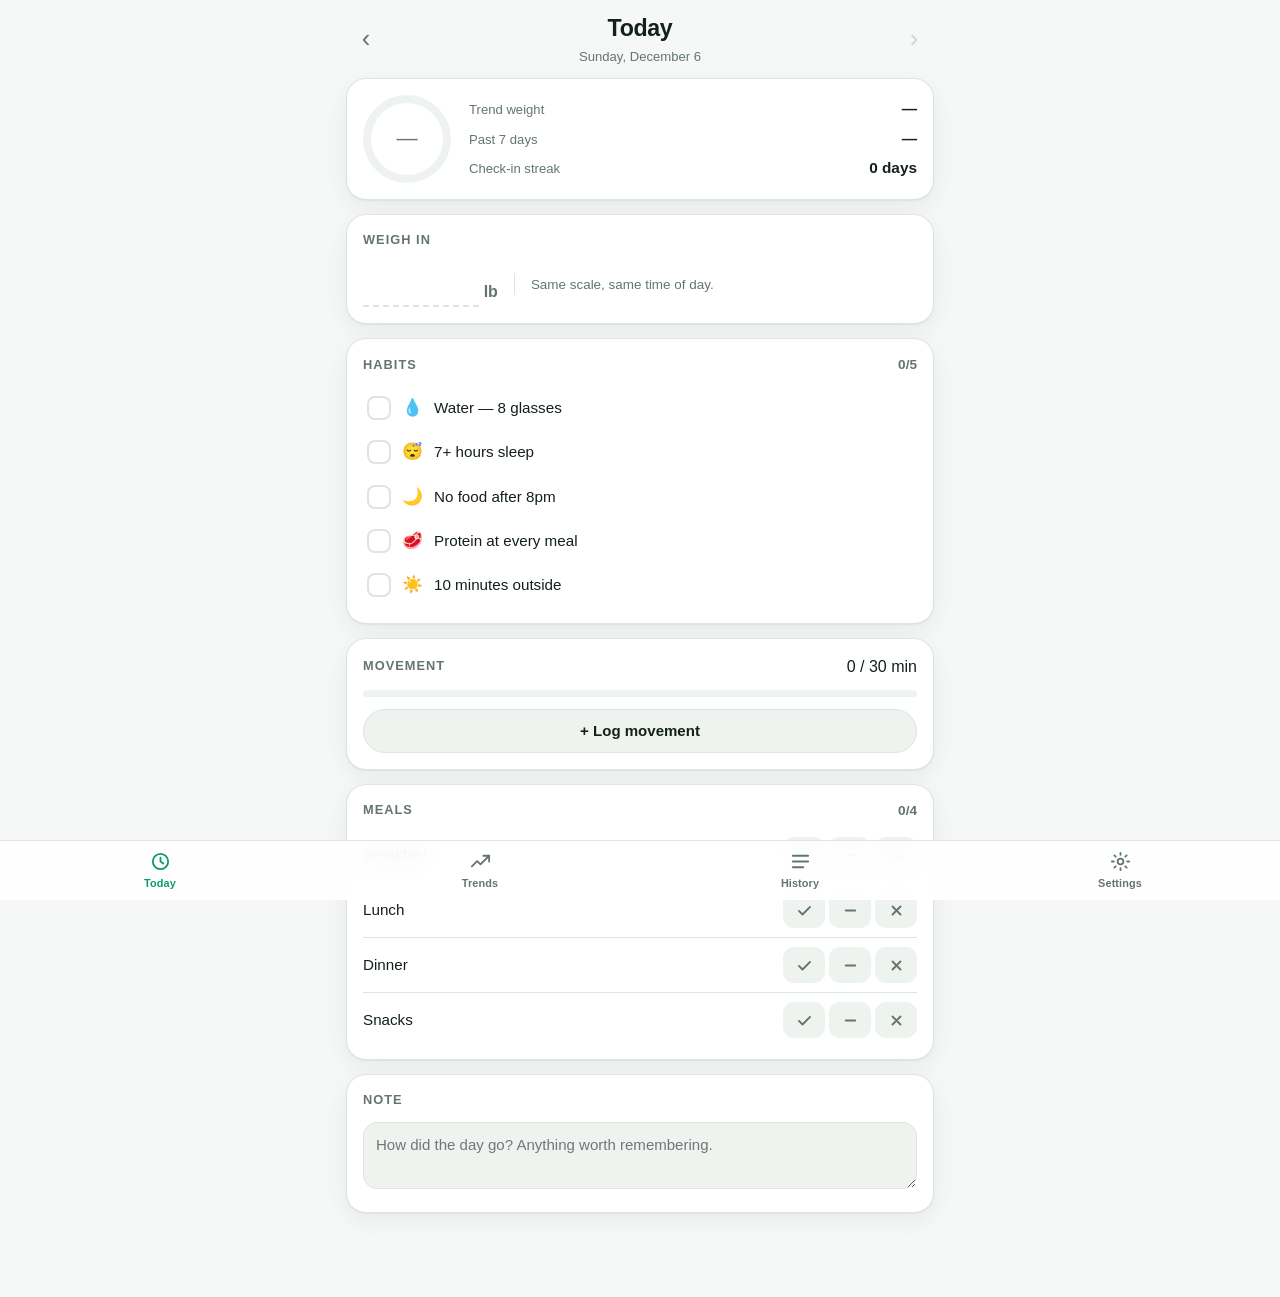
==== index.html @ 0718b12e "deploy 2026-07-26 02:07:23" ====
<!doctype html>
<html lang="en">
  <head>
    <meta charset="UTF-8" />
    <meta name="viewport" content="width=device-width, initial-scale=1.0, viewport-fit=cover" />
    <meta name="theme-color" content="#0e1512" />
    <link rel="apple-touch-icon" href="/apple-touch-icon.png" />
    <meta name="apple-mobile-web-app-capable" content="yes" />
    <meta name="apple-mobile-web-app-status-bar-style" content="black-translucent" />
    <meta name="apple-mobile-web-app-title" content="Self" />
    <title>Self — daily health check-in</title>
    <meta
      name="description"
      content="Thirty seconds a day: weigh in, tick your habits, log movement and meals. Watch the trend line, not the scale."
    />
    <link rel="icon" href="data:image/svg+xml,%3Csvg xmlns='http://www.w3.org/2000/svg' viewBox='0 0 100 100'%3E%3Ctext y='.9em' font-size='90'%3E%F0%9F%8C%B1%3C/text%3E%3C/svg%3E" />
    <script type="module" crossorigin src="/assets/index-18u0qeiB.js"></script>
    <link rel="stylesheet" crossorigin href="/assets/index-CBIRoXhp.css">
  <link rel="manifest" href="/manifest.webmanifest"></head>
  <body>
    <div id="app"></div>
  </body>
</html>
---- assets/index-CBIRoXhp.css ----
@charset "UTF-8";:root{--bg: #f5f8f6;--surface: #ffffff;--surface-2: #eef3f0;--text: #14201a;--muted: #64766c;--line: #dce5df;--accent: #0d9a63;--accent-ink: #ffffff;--accent-soft: rgba(13, 154, 99, .12);--warn: #c07a2e;--danger: #c2453c;--shadow: 0 1px 2px rgba(20, 32, 26, .06), 0 8px 24px rgba(20, 32, 26, .06);--series: #0d9a63;--grid: rgba(20, 32, 26, .09);--r-sm: 8px;--r-md: 14px;--r-lg: 20px;--gap: 14px;--pad: 16px;--font: -apple-system, BlinkMacSystemFont, "Segoe UI", Roboto, Helvetica, Arial, sans-serif;--mono: ui-monospace, SFMono-Regular, "SF Mono", Menlo, monospace;color-scheme:light}@media (prefers-color-scheme: dark){:root:not([data-theme=light]){--bg: #0e1512;--surface: #17211c;--surface-2: #1f2b25;--text: #e6efe9;--muted: #8ea69a;--line: #27332c;--accent: #3ddc97;--accent-ink: #06241a;--accent-soft: rgba(61, 220, 151, .14);--warn: #e0a75c;--danger: #f0736a;--shadow: 0 1px 2px rgba(0, 0, 0, .4), 0 8px 24px rgba(0, 0, 0, .3);--series: #12ad72;--grid: rgba(230, 239, 233, .1);color-scheme:dark}}:root[data-theme=dark]{--bg: #0e1512;--surface: #17211c;--surface-2: #1f2b25;--text: #e6efe9;--muted: #8ea69a;--line: #27332c;--accent: #3ddc97;--accent-ink: #06241a;--accent-soft: rgba(61, 220, 151, .14);--warn: #e0a75c;--danger: #f0736a;--shadow: 0 1px 2px rgba(0, 0, 0, .4), 0 8px 24px rgba(0, 0, 0, .3);--series: #12ad72;--grid: rgba(230, 239, 233, .1);color-scheme:dark}*{box-sizing:border-box}html,body{margin:0;padding:0;min-height:100%}body{background:var(--bg);color:var(--text);font-family:var(--font);font-size:16px;line-height:1.45;-webkit-font-smoothing:antialiased;-webkit-text-size-adjust:100%;overscroll-behavior-y:none}h1,h2,h3{margin:0;font-weight:650;letter-spacing:-.015em}button{font:inherit;color:inherit;cursor:pointer;border:none;background:none;touch-action:manipulation;-webkit-tap-highlight-color:transparent}input,select,textarea{font:inherit;color:inherit}:focus-visible{outline:2px solid var(--accent);outline-offset:2px;border-radius:4px}@media (prefers-reduced-motion: reduce){*,*:before,*:after{animation-duration:.01ms!important;transition-duration:.01ms!important}}.card{background:var(--surface);border:1px solid var(--line);border-radius:var(--r-lg);padding:var(--pad);box-shadow:var(--shadow)}.card-title{display:flex;align-items:center;justify-content:space-between;gap:8px;margin-bottom:12px}.card-title h2{font-size:.8rem;text-transform:uppercase;letter-spacing:.08em;color:var(--muted);font-weight:600}.muted{color:var(--muted)}.num{font-variant-numeric:tabular-nums}.btn{display:inline-flex;align-items:center;justify-content:center;gap:6px;padding:10px 16px;border-radius:999px;background:var(--surface-2);border:1px solid var(--line);font-weight:550;font-size:.94rem;transition:transform .08s ease,background .15s ease}.btn:active{transform:scale(.97)}.btn.primary{background:var(--accent);color:var(--accent-ink);border-color:transparent}.btn.ghost{background:transparent;border-color:transparent;color:var(--muted)}.btn.danger{color:var(--danger);border-color:color-mix(in srgb,var(--danger) 35%,transparent)}.btn:disabled{opacity:.45;cursor:not-allowed}.segmented{display:grid;grid-auto-flow:column;grid-auto-columns:1fr;gap:6px;background:var(--surface-2);border-radius:var(--r-md);padding:4px}.segmented button{padding:9px 4px;border-radius:10px;font-size:.88rem;font-weight:550;color:var(--muted);white-space:nowrap;transition:background .15s ease,color .15s ease}.segmented button[aria-pressed=true]{background:var(--surface);color:var(--text);box-shadow:var(--shadow)}nav.svelte-1wwzsr0{position:fixed;inset:auto 0 0 0;z-index:30;display:grid;grid-template-columns:repeat(4,1fr);background:color-mix(in srgb,var(--surface) 86%,transparent);-webkit-backdrop-filter:blur(14px);backdrop-filter:blur(14px);border-top:1px solid var(--line);padding-bottom:env(safe-area-inset-bottom)}.tab.svelte-1wwzsr0{display:flex;flex-direction:column;align-items:center;gap:3px;padding:9px 4px 8px;text-decoration:none;color:var(--muted);font-size:.68rem;font-weight:550;letter-spacing:.01em;transition:color .15s ease;-webkit-tap-highlight-color:transparent}.tab.active.svelte-1wwzsr0{color:var(--accent)}svg.svelte-1wwzsr0{width:23px;height:23px;fill:none;stroke:currentColor;stroke-width:1.9;stroke-linecap:round;stroke-linejoin:round}.ring.svelte-1q5a85o{position:relative;width:var(--size);height:var(--size);flex:none}svg.svelte-1q5a85o{width:100%;height:100%;transform:rotate(-90deg)}circle.svelte-1q5a85o{fill:none;stroke-linecap:round}.track.svelte-1q5a85o{stroke:var(--surface-2)}.value.svelte-1q5a85o{stroke:var(--accent);transition:stroke-dashoffset .5s cubic-bezier(.22,1,.36,1)}.center.svelte-1q5a85o{position:absolute;top:0;right:0;bottom:0;left:0;display:grid;place-items:center}.center.svelte-1q5a85o strong:where(.svelte-1q5a85o){font-size:calc(var(--size) * .3);font-weight:680;letter-spacing:-.02em}.center.svelte-1q5a85o .dash:where(.svelte-1q5a85o){color:var(--muted);font-size:calc(var(--size) * .24)}.row.svelte-17eehuv{display:flex;align-items:center;gap:16px}.field.svelte-17eehuv{display:flex;align-items:baseline;gap:5px;flex:none}.field.svelte-17eehuv input:where(.svelte-17eehuv){width:5.2ch;padding:0;border:none;background:none;font-size:2.5rem;font-weight:680;letter-spacing:-.03em;font-variant-numeric:tabular-nums;line-height:1.1}.field.svelte-17eehuv input:where(.svelte-17eehuv):placeholder-shown{border-bottom:2px dashed var(--line)}.field.svelte-17eehuv input:where(.svelte-17eehuv)::-webkit-outer-spin-button,.field.svelte-17eehuv input:where(.svelte-17eehuv)::-webkit-inner-spin-button{-webkit-appearance:none;-moz-appearance:none;appearance:none;margin:0}.field.svelte-17eehuv input:where(.svelte-17eehuv){-webkit-appearance:textfield;-moz-appearance:textfield;appearance:textfield}.field.svelte-17eehuv .unit:where(.svelte-17eehuv){color:var(--muted);font-weight:550}.context.svelte-17eehuv{flex:1;min-width:0;border-left:1px solid var(--line);padding-left:16px}.line.svelte-17eehuv{display:flex;align-items:baseline;justify-content:space-between;gap:8px}.line.svelte-17eehuv strong:where(.svelte-17eehuv){font-size:1.05rem}.line.small.svelte-17eehuv{font-size:.84rem;margin-top:2px;display:block}ul.svelte-176nvau{list-style:none;margin:0;padding:0;display:flex;flex-direction:column;gap:2px}button.svelte-176nvau{display:flex;align-items:center;gap:11px;width:100%;padding:9px 4px;text-align:left;border-radius:var(--r-sm);transition:background .12s ease}button.svelte-176nvau:active{background:var(--surface-2)}.box.svelte-176nvau{flex:none;width:24px;height:24px;border-radius:8px;border:2px solid var(--line);display:grid;place-items:center;transition:background .15s ease,border-color .15s ease}.box.svelte-176nvau svg:where(.svelte-176nvau){width:15px;height:15px;fill:none;stroke:var(--accent-ink);stroke-width:3;stroke-linecap:round;stroke-linejoin:round;opacity:0;transform:scale(.6);transition:opacity .15s ease,transform .15s ease}.checked.svelte-176nvau .box:where(.svelte-176nvau){background:var(--accent);border-color:var(--accent)}.checked.svelte-176nvau .box:where(.svelte-176nvau) svg:where(.svelte-176nvau){opacity:1;transform:scale(1)}.emoji.svelte-176nvau{font-size:1.05rem;flex:none}.label.svelte-176nvau{flex:1;min-width:0;font-size:.95rem}.checked.svelte-176nvau .label:where(.svelte-176nvau){color:var(--muted)}.streak.svelte-176nvau{flex:none;font-size:.74rem;font-weight:650;color:var(--accent);background:var(--accent-soft);padding:2px 7px;border-radius:999px}.count.svelte-176nvau{font-size:.85rem;font-weight:600;color:var(--muted)}.empty.svelte-176nvau{margin:0;font-size:.9rem}.bar.svelte-kvs0qp{height:7px;border-radius:999px;background:var(--surface-2);overflow:hidden;margin-bottom:12px}.fill.svelte-kvs0qp{height:100%;background:var(--accent);border-radius:999px;transition:width .45s cubic-bezier(.22,1,.36,1)}ul.svelte-kvs0qp{list-style:none;margin:0 0 10px;padding:0;display:flex;flex-direction:column;gap:4px}li.svelte-kvs0qp{display:flex;align-items:center;gap:7px;font-size:.9rem}.kind.svelte-kvs0qp{font-weight:550}.dot.svelte-kvs0qp{color:var(--muted)}.remove.svelte-kvs0qp{margin-left:auto;width:26px;height:26px;border-radius:50%;color:var(--muted);font-size:1.15rem;line-height:1}.remove.svelte-kvs0qp:active{background:var(--surface-2)}.add.svelte-kvs0qp{width:100%}.form.svelte-kvs0qp{display:flex;flex-direction:column;gap:10px}.grid.svelte-kvs0qp{display:grid;grid-template-columns:1fr 1fr;gap:10px}label.svelte-kvs0qp{display:flex;flex-direction:column;gap:4px}.lbl.svelte-kvs0qp{font-size:.75rem;text-transform:uppercase;letter-spacing:.06em;color:var(--muted);font-weight:600}select.svelte-kvs0qp,input.svelte-kvs0qp{width:100%;padding:10px 11px;border-radius:var(--r-md);border:1px solid var(--line);background:var(--surface-2)}.actions.svelte-kvs0qp{display:flex;gap:8px;justify-content:flex-end}ul.svelte-1236u67{list-style:none;margin:0;padding:0;display:flex;flex-direction:column;gap:4px}li.svelte-1236u67+li:where(.svelte-1236u67){border-top:1px solid var(--line);padding-top:4px}.row.svelte-1236u67{display:flex;align-items:center;gap:10px;padding:5px 0}.slot.svelte-1236u67{flex:1;font-size:.95rem}.qualities.svelte-1236u67{display:flex;gap:4px}.q.svelte-1236u67{width:42px;height:36px;border-radius:11px;display:grid;place-items:center;color:var(--muted);background:var(--surface-2);transition:color .15s ease,background .15s ease}.q.svelte-1236u67 svg:where(.svelte-1236u67){width:19px;height:19px;fill:none;stroke:currentColor;stroke-width:2.4;stroke-linecap:round;stroke-linejoin:round}.q.on.svelte-1236u67{color:var(--accent-ink)}.q.q3.on.svelte-1236u67{background:var(--accent)}.q.q2.on.svelte-1236u67{background:var(--warn);color:#fff}.q.q1.on.svelte-1236u67{background:var(--danger);color:#fff}.portion.svelte-1236u67{margin:2px 0 6px}.portion.svelte-1236u67 button:where(.svelte-1236u67){padding:6px 4px;font-size:.8rem}.count.svelte-1236u67{font-size:.85rem;font-weight:600;color:var(--muted)}header.svelte-x05e6p{margin-bottom:var(--gap)}.nav.svelte-x05e6p{display:flex;align-items:center;gap:6px;margin-bottom:12px}.title.svelte-x05e6p{flex:1;text-align:center;min-width:0}.title.svelte-x05e6p h1:where(.svelte-x05e6p){font-size:1.45rem}.title.svelte-x05e6p p:where(.svelte-x05e6p){margin:1px 0 0;font-size:.82rem}.arrow.svelte-x05e6p{width:40px;height:40px;flex:none;border-radius:50%;font-size:1.6rem;line-height:1;color:var(--muted)}.arrow.svelte-x05e6p:active{background:var(--surface-2)}.arrow.svelte-x05e6p:disabled{opacity:.25;cursor:not-allowed}.summary.svelte-x05e6p{display:flex;align-items:center;gap:18px}.stats.svelte-x05e6p{flex:1;min-width:0;margin:0;display:flex;flex-direction:column;gap:7px}.stat.svelte-x05e6p{display:flex;align-items:baseline;justify-content:space-between;gap:10px}.stat.svelte-x05e6p dt:where(.svelte-x05e6p){font-size:.82rem;color:var(--muted)}.stat.svelte-x05e6p dd:where(.svelte-x05e6p){margin:0;font-weight:620;font-size:.96rem;white-space:nowrap}.stat.svelte-x05e6p dd.good:where(.svelte-x05e6p){color:var(--accent)}.stack.svelte-x05e6p{display:flex;flex-direction:column;gap:var(--gap)}textarea.svelte-x05e6p{width:100%;padding:11px 12px;border-radius:var(--r-md);border:1px solid var(--line);background:var(--surface-2);resize:vertical;font-size:.94rem}.chart.svelte-1yk2r20{position:relative}svg.svelte-1yk2r20{display:block;width:100%;height:auto;touch-action:pan-y}.grid.svelte-1yk2r20{stroke:var(--grid);stroke-width:1}.axis.svelte-1yk2r20{fill:var(--muted);font-size:9px;font-family:var(--font);font-variant-numeric:tabular-nums}.goal.svelte-1yk2r20{stroke:var(--muted);stroke-width:1.5;stroke-dasharray:4 4;opacity:.65}.goal-label.svelte-1yk2r20{font-weight:600}.raw.svelte-1yk2r20{fill:var(--muted);opacity:.38}.trend.svelte-1yk2r20{fill:none;stroke:var(--series);stroke-width:2;stroke-linecap:round;stroke-linejoin:round}.head.svelte-1yk2r20,.focus.svelte-1yk2r20{fill:var(--series);stroke:var(--surface);stroke-width:2}.crosshair.svelte-1yk2r20{stroke:var(--muted);stroke-width:1;opacity:.45}.offscale.svelte-1yk2r20{margin:2px 0 0;font-size:.76rem;text-align:right}.tooltip.svelte-1yk2r20{position:absolute;top:4px;transform:translate(-50%);display:flex;flex-direction:column;gap:1px;padding:7px 10px;border-radius:var(--r-md);background:var(--surface);border:1px solid var(--line);box-shadow:var(--shadow);font-size:.76rem;white-space:nowrap;pointer-events:none;z-index:2}.tooltip.flip.svelte-1yk2r20{transform:translate(-100%)}.tooltip.svelte-1yk2r20 strong:where(.svelte-1yk2r20){font-size:.78rem}header.svelte-18ng4y0 h1:where(.svelte-18ng4y0){font-size:1.45rem;margin-bottom:var(--gap)}.stack.svelte-18ng4y0{display:flex;flex-direction:column;gap:var(--gap)}.empty.svelte-18ng4y0{text-align:center}.empty.svelte-18ng4y0 p:where(.svelte-18ng4y0){margin:0 0 8px;font-size:.94rem}.empty.svelte-18ng4y0 .btn:where(.svelte-18ng4y0){margin-top:6px;text-decoration:none}.hero-top.svelte-18ng4y0{display:flex;align-items:flex-end;justify-content:space-between;gap:12px}.label.svelte-18ng4y0{display:block;font-size:.78rem;text-transform:uppercase;letter-spacing:.07em;font-weight:600}.big.svelte-18ng4y0{font-size:2.1rem;font-weight:690;letter-spacing:-.03em;line-height:1.15}.rate.svelte-18ng4y0{text-align:right;font-weight:620}.rate.svelte-18ng4y0 .small:where(.svelte-18ng4y0){display:block;font-weight:500;font-size:.76rem}.good.svelte-18ng4y0{color:var(--accent)}.progress.svelte-18ng4y0{margin-top:14px}.bar.svelte-18ng4y0{height:8px;border-radius:999px;background:var(--surface-2);overflow:hidden}.fill.svelte-18ng4y0{display:block;height:100%;background:var(--accent);border-radius:999px;transition:width .5s cubic-bezier(.22,1,.36,1)}.ends.svelte-18ng4y0{display:flex;justify-content:space-between;gap:8px;margin-top:5px}.small.svelte-18ng4y0{font-size:.78rem}.ranges.svelte-18ng4y0{padding:3px}.ranges.svelte-18ng4y0 button:where(.svelte-18ng4y0){padding:5px 11px;font-size:.78rem}.caption.svelte-18ng4y0{margin:12px 0 0;font-size:.82rem;line-height:1.4}.grid.svelte-18ng4y0{margin:0;display:grid;grid-template-columns:1fr 1fr;gap:12px}.grid.svelte-18ng4y0 dt:where(.svelte-18ng4y0){font-size:.78rem;color:var(--muted)}.grid.svelte-18ng4y0 dd:where(.svelte-18ng4y0){margin:2px 0 0;font-size:1.15rem;font-weight:640}.habits.svelte-18ng4y0{list-style:none;margin:14px 0 0;padding:14px 0 0;border-top:1px solid var(--line);display:flex;flex-direction:column;gap:9px}.habits.svelte-18ng4y0 li:where(.svelte-18ng4y0){display:flex;align-items:center;gap:8px;font-size:.86rem}.habits.svelte-18ng4y0 .emoji:where(.svelte-18ng4y0){flex:none}.habits.svelte-18ng4y0 .name:where(.svelte-18ng4y0){flex:1;min-width:0;overflow:hidden;text-overflow:ellipsis;white-space:nowrap}.habits.svelte-18ng4y0 .track:where(.svelte-18ng4y0){flex:none;width:72px;height:6px;border-radius:999px;background:var(--surface-2);overflow:hidden}.habits.svelte-18ng4y0 .pct:where(.svelte-18ng4y0){flex:none;width:4ch;text-align:right;color:var(--muted);font-size:.8rem}header.svelte-1t4jzn8 h1:where(.svelte-1t4jzn8){font-size:1.45rem;margin-bottom:var(--gap)}.list.svelte-1t4jzn8{padding:4px 6px;overflow-x:auto}table.svelte-1t4jzn8{width:100%;border-collapse:collapse;font-size:.88rem}thead.svelte-1t4jzn8 th:where(.svelte-1t4jzn8){font-size:.7rem;text-transform:uppercase;letter-spacing:.06em;color:var(--muted);font-weight:600;text-align:right;padding:9px 8px}thead.svelte-1t4jzn8 th:where(.svelte-1t4jzn8):first-child{text-align:left}tbody.svelte-1t4jzn8 tr:where(.svelte-1t4jzn8){cursor:pointer;border-top:1px solid var(--line)}tbody.svelte-1t4jzn8 tr:where(.svelte-1t4jzn8):active{background:var(--surface-2)}tbody.svelte-1t4jzn8 th:where(.svelte-1t4jzn8){text-align:left;font-weight:550;padding:10px 8px;white-space:nowrap}td.svelte-1t4jzn8{text-align:right;padding:10px 8px;white-space:nowrap}.wd.svelte-1t4jzn8{font-size:.76rem;margin-left:6px;font-weight:400}.score.svelte-1t4jzn8{font-weight:640}.empty.svelte-1t4jzn8{text-align:center}.empty.svelte-1t4jzn8 p:where(.svelte-1t4jzn8){margin:0 0 10px}.empty.svelte-1t4jzn8 .btn:where(.svelte-1t4jzn8){text-decoration:none}.sr-only.svelte-1t4jzn8{position:absolute;width:1px;height:1px;padding:0;margin:-1px;overflow:hidden;clip:rect(0 0 0 0);white-space:nowrap;border:0}header.svelte-anx9w7 h1:where(.svelte-anx9w7){font-size:1.45rem;margin-bottom:var(--gap)}.stack.svelte-anx9w7{display:flex;flex-direction:column;gap:var(--gap)}.field.svelte-anx9w7{margin-bottom:14px}.field.svelte-anx9w7:last-child{margin-bottom:0}.lbl.svelte-anx9w7{display:block;font-size:.75rem;text-transform:uppercase;letter-spacing:.06em;color:var(--muted);font-weight:600;margin-bottom:5px}input.svelte-anx9w7{width:100%;padding:10px 12px;border-radius:var(--r-md);border:1px solid var(--line);background:var(--surface-2)}.pair.svelte-anx9w7{display:grid;grid-template-columns:1fr 1fr;gap:10px}.hint.svelte-anx9w7{font-size:.8rem;margin:6px 0 0;line-height:1.4}.habits.svelte-anx9w7{list-style:none;margin:0 0 12px;padding:0;display:flex;flex-direction:column;gap:8px}.habits.svelte-anx9w7 li:where(.svelte-anx9w7){display:flex;align-items:center;gap:8px}.emoji.svelte-anx9w7{width:52px;flex:none;text-align:center;padding:10px 4px}.name.svelte-anx9w7{flex:1;min-width:0}.emoji-static.svelte-anx9w7{width:24px;text-align:center}.name-static.svelte-anx9w7{flex:1;min-width:0;font-size:.92rem}.remove.svelte-anx9w7{flex:none;width:32px;height:32px;border-radius:50%;color:var(--muted);font-size:1.25rem;line-height:1}.remove.svelte-anx9w7:active{background:var(--surface-2)}.add.svelte-anx9w7{display:flex;align-items:center;gap:8px;padding-top:12px;border-top:1px solid var(--line)}details.svelte-anx9w7{margin-top:14px}details.svelte-anx9w7 summary:where(.svelte-anx9w7){font-size:.85rem;cursor:pointer}details.svelte-anx9w7 .archived:where(.svelte-anx9w7){margin-top:10px}.actions.svelte-anx9w7{display:flex;gap:8px;flex-wrap:wrap}.msg.svelte-anx9w7{margin:10px 0 0;font-size:.86rem;color:var(--accent)}.reset.svelte-anx9w7{margin-top:16px;width:100%}.build.svelte-anx9w7{text-align:center;font-size:.74rem;margin:4px 0 0}.app.svelte-1n46o8q{min-height:100dvh;display:flex;flex-direction:column}main.svelte-1n46o8q{flex:1;width:100%;max-width:620px;margin:0 auto;padding:max(12px,env(safe-area-inset-top)) var(--pad) 0;padding-bottom:calc(84px + env(safe-area-inset-bottom))}.banner.svelte-1n46o8q{position:sticky;top:0;z-index:20;display:flex;align-items:center;gap:8px;padding:10px 14px;background:var(--surface);border-bottom:1px solid var(--line)}.banner.svelte-1n46o8q span:where(.svelte-1n46o8q){flex:1;font-size:.92rem}.banner.svelte-1n46o8q .btn:where(.svelte-1n46o8q){padding:7px 13px;font-size:.86rem}
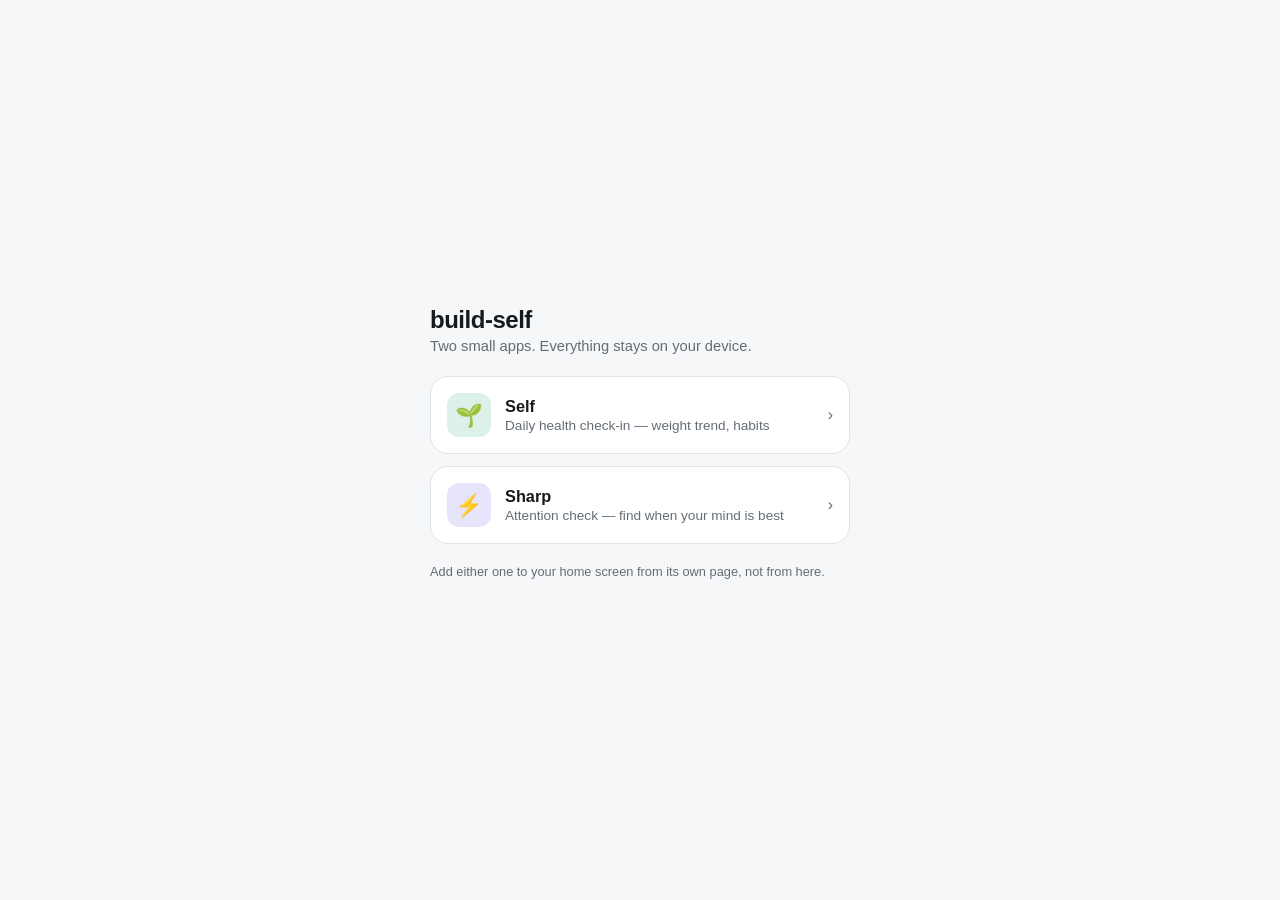
==== commit 89859bcb: "Restructure: apps move to /self/ and /sharp/ subfolders The root previously hosted Self directly, wh" ====
--- a/index.html
+++ b/index.html
@@ -3,21 +3,59 @@
   <head>
     <meta charset="UTF-8" />
     <meta name="viewport" content="width=device-width, initial-scale=1.0, viewport-fit=cover" />
-    <meta name="theme-color" content="#0e1512" />
-    <link rel="apple-touch-icon" href="/apple-touch-icon.png" />
-    <meta name="apple-mobile-web-app-capable" content="yes" />
-    <meta name="apple-mobile-web-app-status-bar-style" content="black-translucent" />
-    <meta name="apple-mobile-web-app-title" content="Self" />
-    <title>Self — daily health check-in</title>
-    <meta
-      name="description"
-      content="Thirty seconds a day: weigh in, tick your habits, log movement and meals. Watch the trend line, not the scale."
-    />
-    <link rel="icon" href="data:image/svg+xml,%3Csvg xmlns='http://www.w3.org/2000/svg' viewBox='0 0 100 100'%3E%3Ctext y='.9em' font-size='90'%3E%F0%9F%8C%B1%3C/text%3E%3C/svg%3E" />
-    <script type="module" crossorigin src="/assets/index-18u0qeiB.js"></script>
-    <link rel="stylesheet" crossorigin href="/assets/index-CBIRoXhp.css">
-  <link rel="manifest" href="/manifest.webmanifest"></head>
+    <meta name="theme-color" content="#101418" />
+    <title>build-self</title>
+    <meta name="description" content="Small personal apps: Self and Sharp." />
+    <link rel="icon" href="data:image/svg+xml,%3Csvg xmlns='http://www.w3.org/2000/svg' viewBox='0 0 100 100'%3E%3Ctext y='.9em' font-size='90'%3E%F0%9F%A7%AD%3C/text%3E%3C/svg%3E" />
+    <style>
+      :root { color-scheme: light dark; --bg:#f6f7f8; --card:#fff; --text:#161a1d; --muted:#646d75; --line:#e0e4e8; }
+      @media (prefers-color-scheme: dark) {
+        :root { --bg:#101418; --card:#181d22; --text:#e8ecef; --muted:#98a2ab; --line:#252c33; }
+      }
+      * { box-sizing: border-box; }
+      body {
+        margin:0; min-height:100dvh; background:var(--bg); color:var(--text);
+        font-family:-apple-system,BlinkMacSystemFont,'Segoe UI',Roboto,Helvetica,Arial,sans-serif;
+        display:flex; align-items:center; justify-content:center; padding:24px;
+        -webkit-font-smoothing:antialiased;
+      }
+      main { width:100%; max-width:420px; }
+      h1 { font-size:1.5rem; margin:0 0 4px; letter-spacing:-0.02em; }
+      .sub { color:var(--muted); margin:0 0 22px; font-size:0.92rem; }
+      a.app {
+        display:flex; align-items:center; gap:14px; text-decoration:none; color:inherit;
+        background:var(--card); border:1px solid var(--line); border-radius:18px;
+        padding:16px; margin-bottom:12px;
+      }
+      a.app:active { transform:scale(0.99); }
+      .ico { width:44px; height:44px; border-radius:12px; flex:none; display:grid; place-items:center; font-size:1.4rem; }
+      .s1 { background:rgba(13,154,99,.14); }
+      .s2 { background:rgba(79,70,229,.14); }
+      .t { flex:1; min-width:0; }
+      .t strong { display:block; font-size:1.02rem; }
+      .t span { display:block; color:var(--muted); font-size:0.85rem; margin-top:2px; }
+      .chev { color:var(--muted); }
+      .note { color:var(--muted); font-size:0.8rem; line-height:1.5; margin-top:18px; }
+    </style>
+  </head>
   <body>
-    <div id="app"></div>
+    <main>
+      <h1>build-self</h1>
+      <p class="sub">Two small apps. Everything stays on your device.</p>
+
+      <a class="app" href="/self/">
+        <span class="ico s1" aria-hidden="true">🌱</span>
+        <span class="t"><strong>Self</strong><span>Daily health check-in — weight trend, habits</span></span>
+        <span class="chev" aria-hidden="true">›</span>
+      </a>
+
+      <a class="app" href="/sharp/">
+        <span class="ico s2" aria-hidden="true">⚡</span>
+        <span class="t"><strong>Sharp</strong><span>Attention check — find when your mind is best</span></span>
+        <span class="chev" aria-hidden="true">›</span>
+      </a>
+
+      <p class="note">Add either one to your home screen from its own page, not from here.</p>
+    </main>
   </body>
 </html>
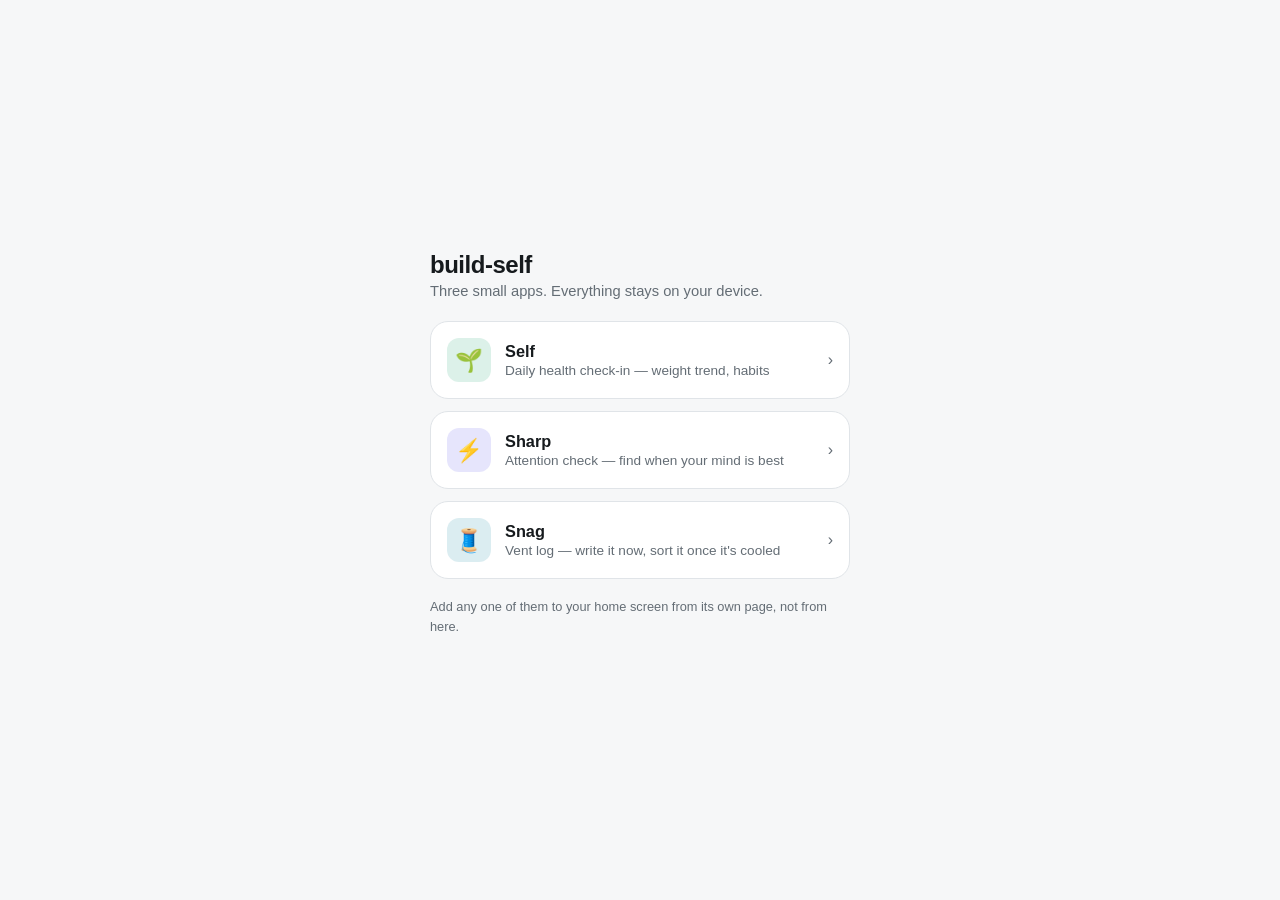
==== commit 257f55e8: "Add Snag to the launcher" ====
--- a/index.html
+++ b/index.html
@@ -5,7 +5,7 @@
     <meta name="viewport" content="width=device-width, initial-scale=1.0, viewport-fit=cover" />
     <meta name="theme-color" content="#101418" />
     <title>build-self</title>
-    <meta name="description" content="Small personal apps: Self and Sharp." />
+    <meta name="description" content="Small personal apps: Self, Sharp and Snag." />
     <link rel="icon" href="data:image/svg+xml,%3Csvg xmlns='http://www.w3.org/2000/svg' viewBox='0 0 100 100'%3E%3Ctext y='.9em' font-size='90'%3E%F0%9F%A7%AD%3C/text%3E%3C/svg%3E" />
     <style>
       :root { color-scheme: light dark; --bg:#f6f7f8; --card:#fff; --text:#161a1d; --muted:#646d75; --line:#e0e4e8; }
@@ -31,6 +31,7 @@
       .ico { width:44px; height:44px; border-radius:12px; flex:none; display:grid; place-items:center; font-size:1.4rem; }
       .s1 { background:rgba(13,154,99,.14); }
       .s2 { background:rgba(79,70,229,.14); }
+      .s3 { background:rgba(0,129,159,.14); }
       .t { flex:1; min-width:0; }
       .t strong { display:block; font-size:1.02rem; }
       .t span { display:block; color:var(--muted); font-size:0.85rem; margin-top:2px; }
@@ -41,7 +42,7 @@
   <body>
     <main>
       <h1>build-self</h1>
-      <p class="sub">Two small apps. Everything stays on your device.</p>
+      <p class="sub">Three small apps. Everything stays on your device.</p>
 
       <a class="app" href="/self/">
         <span class="ico s1" aria-hidden="true">🌱</span>
@@ -55,7 +56,24 @@
         <span class="chev" aria-hidden="true">›</span>
       </a>
 
-      <p class="note">Add either one to your home screen from its own page, not from here.</p>
+      <a class="app" href="/snag/">
+        <span class="ico s3" aria-hidden="true">🧵</span>
+        <span class="t"><strong>Snag</strong><span>Vent log — write it now, sort it once it's cooled</span></span>
+        <span class="chev" aria-hidden="true">›</span>
+      </a>
+
+      <p class="note">Add any one of them to your home screen from its own page, not from here.</p>
     </main>
+
+    <script>
+      /* Forces an update check on any service worker still registered at scope
+         "/" — the old root-scoped Self worker. register() triggers the check
+         immediately; without it the browser might wait up to 24h, leaving the
+         stale worker hijacking /sharp/ in the meantime. The script it fetches
+         (/sw.js) is a kill switch that unregisters itself. */
+      if ('serviceWorker' in navigator) {
+        navigator.serviceWorker.register('/sw.js').catch(function () {});
+      }
+    </script>
   </body>
 </html>
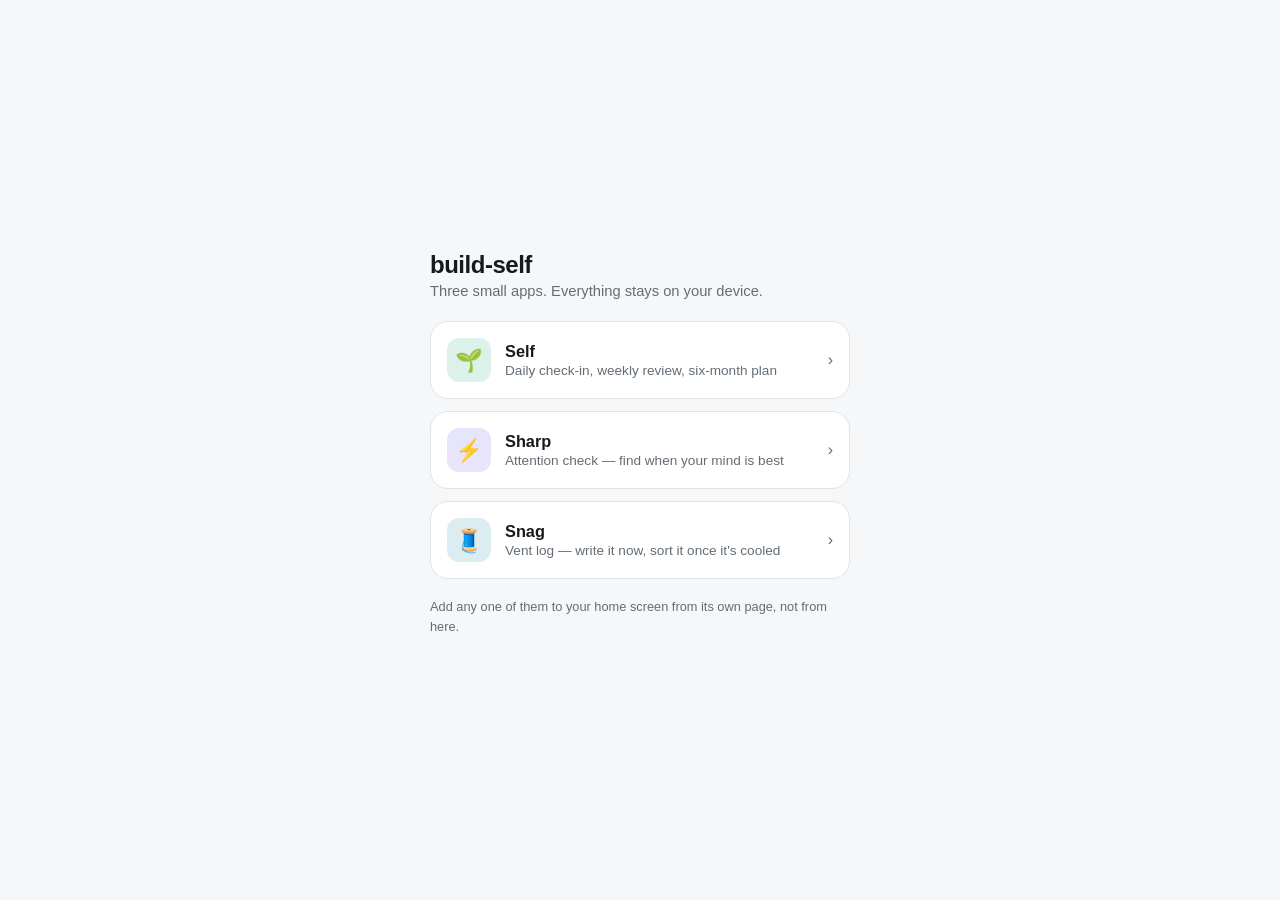
==== commit 6e813243: "Update Self's launcher blurb for the Week tab and plan" ====
--- a/index.html
+++ b/index.html
@@ -46,7 +46,7 @@
 
       <a class="app" href="/self/">
         <span class="ico s1" aria-hidden="true">🌱</span>
-        <span class="t"><strong>Self</strong><span>Daily health check-in — weight trend, habits</span></span>
+        <span class="t"><strong>Self</strong><span>Daily check-in, weekly review, six-month plan</span></span>
         <span class="chev" aria-hidden="true">›</span>
       </a>
 
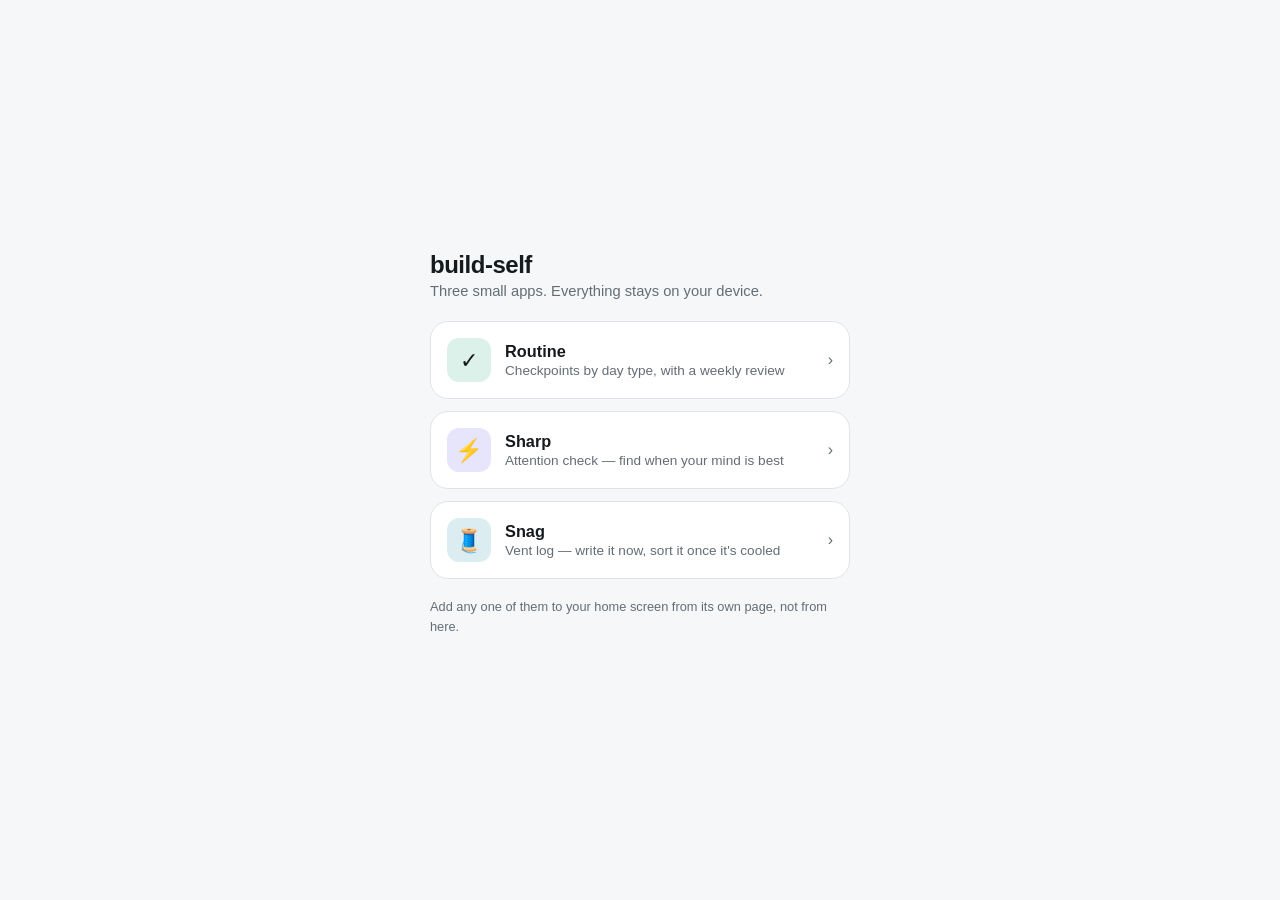
==== commit c5f62ee1: "Remove self — replaced by routine; repoint launcher tile" ====
--- a/index.html
+++ b/index.html
@@ -44,9 +44,9 @@
       <h1>build-self</h1>
       <p class="sub">Three small apps. Everything stays on your device.</p>
 
-      <a class="app" href="/self/">
-        <span class="ico s1" aria-hidden="true">🌱</span>
-        <span class="t"><strong>Self</strong><span>Daily check-in, weekly review, six-month plan</span></span>
+      <a class="app" href="/routine/">
+        <span class="ico s1" aria-hidden="true">✓</span>
+        <span class="t"><strong>Routine</strong><span>Checkpoints by day type, with a weekly review</span></span>
         <span class="chev" aria-hidden="true">›</span>
       </a>
 
